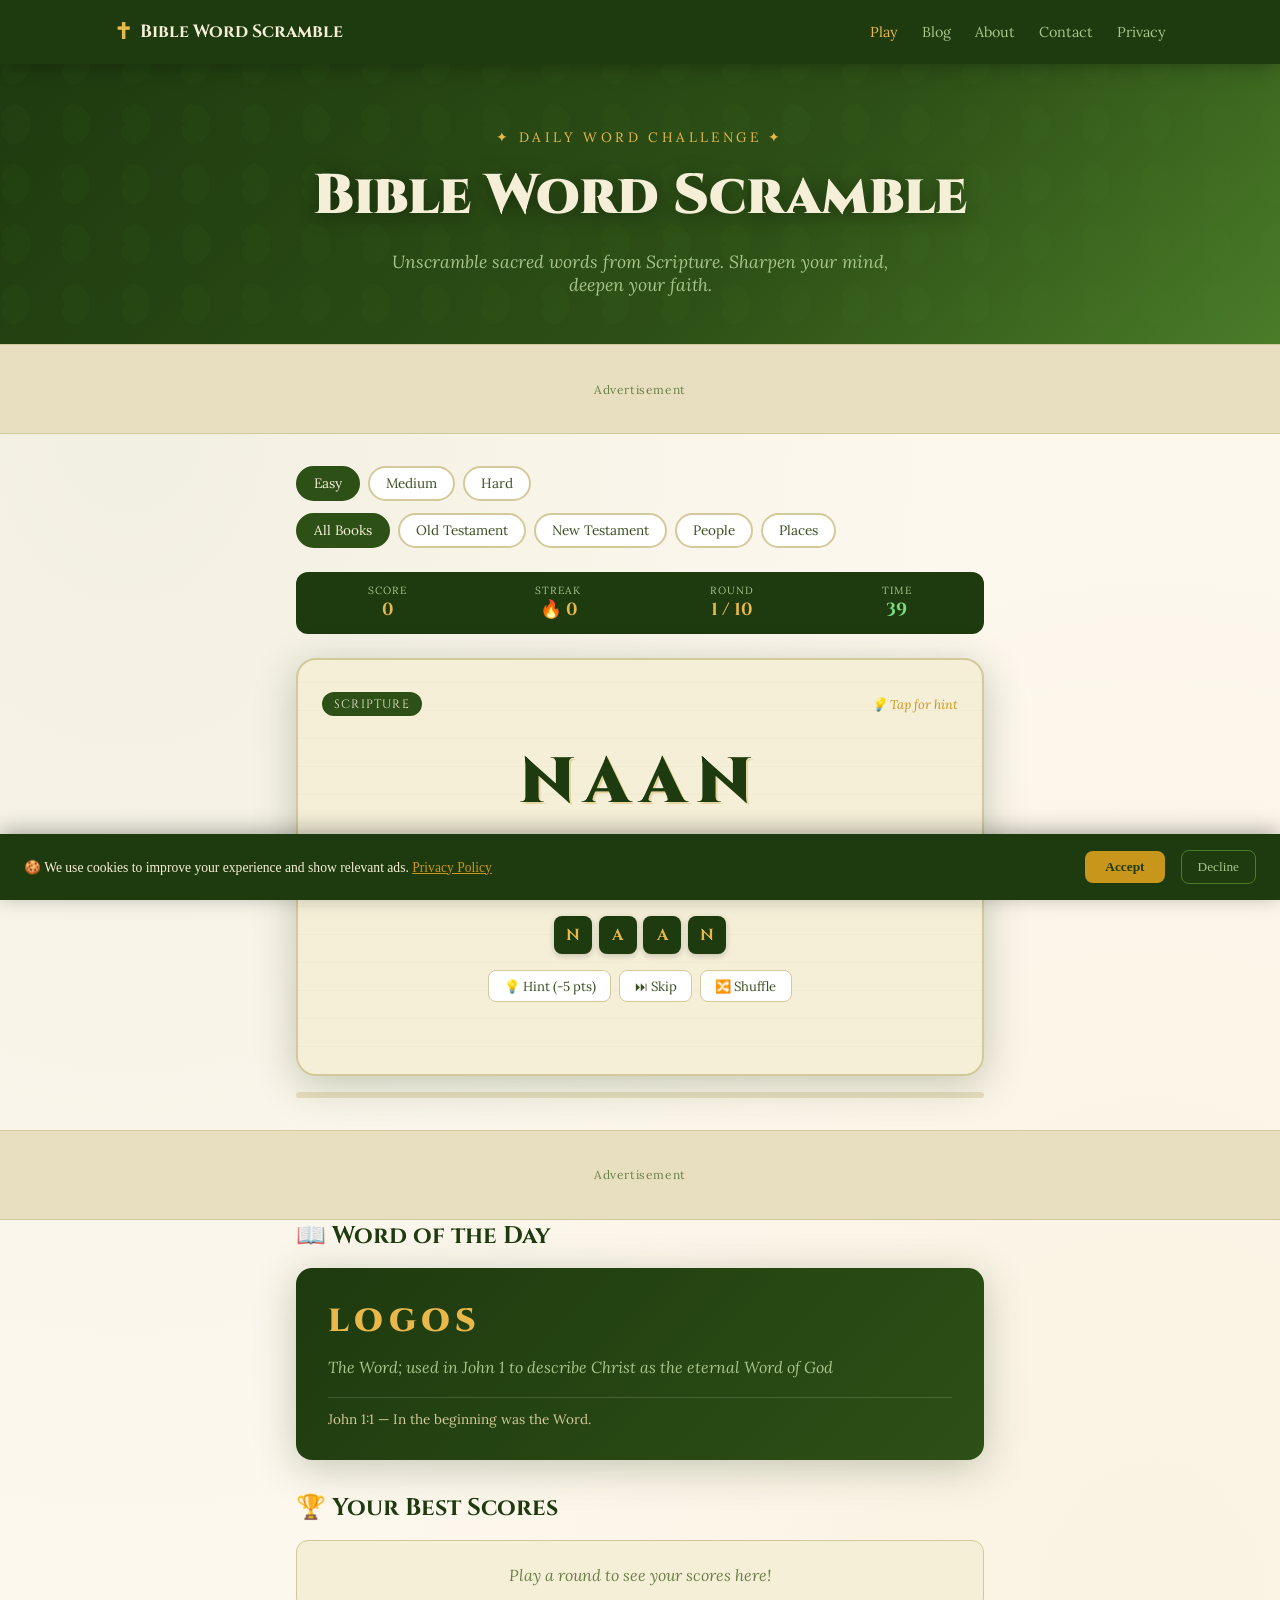
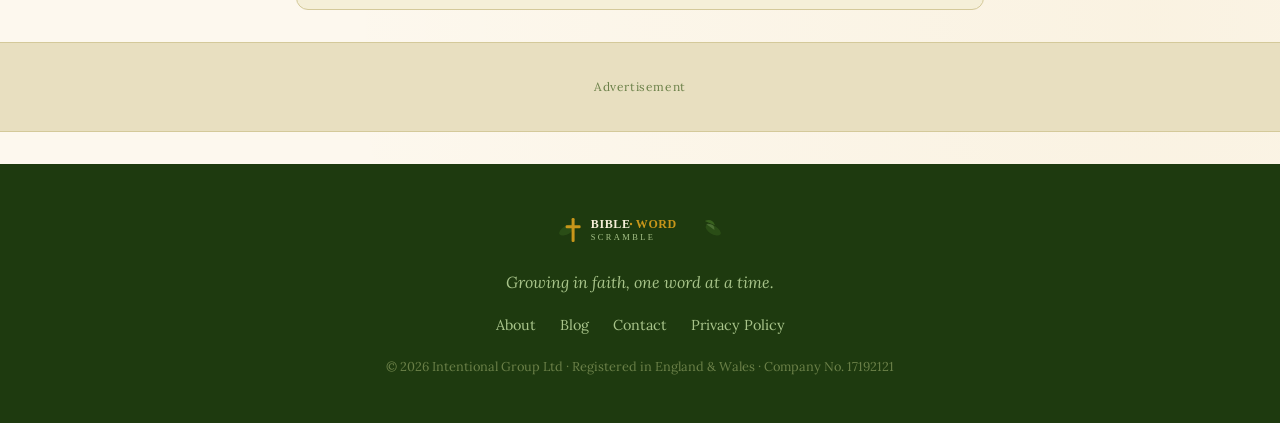
==== index.html @ 79d2eb41 "Add files via upload" ====
<!DOCTYPE html>
<html lang="en">
<head>
  <meta charset="UTF-8" />
  <meta name="viewport" content="width=device-width, initial-scale=1.0" />
  <title>Bible Word Scramble – Fun Scripture Word Games</title>
  <meta name="description" content="Play Bible Word Scramble – a fun, free word game for all ages using scripture-inspired words. Test your Bible knowledge today!">
  <meta name="theme-color" content="#2d5016">
  <link rel="manifest" href="manifest.json">
  <link rel="apple-touch-icon" href="icon-192.png">

  <!-- Open Graph -->
  <meta property="og:title" content="Bible Word Scramble">
  <meta property="og:description" content="Fun free word scramble game with 500+ Bible words!">
  <meta property="og:type" content="website">

  <link href="https://fonts.googleapis.com/css2?family=Cinzel:wght@400;700;900&family=Lora:ital,wght@0,400;0,600;1,400&display=swap" rel="stylesheet">
  <link rel="stylesheet" href="style.css">
</head>
<body>
  <!-- NAV -->
  <header class="site-header">
    <div class="header-inner">
      <a href="index.html" class="logo">
        <span class="logo-cross">✝</span>
        <span class="logo-text">Bible Word Scramble</span>
      </a>
      <nav class="main-nav">
        <a href="index.html" class="active">Play</a>
        <a href="blog.html">Blog</a>
        <a href="about.html">About</a>
        <a href="contact.html">Contact</a>
        <a href="privacy.html">Privacy</a>
      </nav>
      <button class="hamburger" id="hamburger" aria-label="Menu">☰</button>
    </div>
    <div class="mobile-nav" id="mobileNav">
      <a href="index.html">Play</a>
      <a href="blog.html">Blog</a>
      <a href="about.html">About</a>
      <a href="contact.html">Contact</a>
      <a href="privacy.html">Privacy</a>
    </div>
  </header>

  <!-- HERO -->
  <section class="hero">
    <div class="leaves"></div>
    <div class="hero-content">
      <p class="hero-sub">✦ Daily Word Challenge ✦</p>
      <h1>Bible Word Scramble</h1>
      <p class="hero-desc">Unscramble sacred words from Scripture. Sharpen your mind, deepen your faith.</p>
    </div>
  </section>

  <!-- AD BANNER TOP -->
  <div class="ad-slot ad-top">
    <p>Advertisement</p>
    <!-- Replace with your AdSense code -->
    <!-- <ins class="adsbygoogle" ...></ins> -->
  </div>

  <!-- GAME SECTION -->
  <main class="game-section">
    <div class="game-controls">
      <div class="difficulty-tabs">
        <button class="diff-btn active" data-diff="easy">Easy</button>
        <button class="diff-btn" data-diff="medium">Medium</button>
        <button class="diff-btn" data-diff="hard">Hard</button>
      </div>
      <div class="category-tabs">
        <button class="cat-btn active" data-cat="all">All Books</button>
        <button class="cat-btn" data-cat="old">Old Testament</button>
        <button class="cat-btn" data-cat="new">New Testament</button>
        <button class="cat-btn" data-cat="people">People</button>
        <button class="cat-btn" data-cat="places">Places</button>
      </div>
    </div>

    <div class="score-bar">
      <div class="score-item"><span class="score-label">Score</span><span id="score">0</span></div>
      <div class="score-item"><span class="score-label">Streak</span><span id="streak">🔥 0</span></div>
      <div class="score-item"><span class="score-label">Round</span><span id="round">1 / 10</span></div>
      <div class="score-item timer-item"><span class="score-label">Time</span><span id="timer">30</span></div>
    </div>

    <div class="game-card" id="gameCard">
      <div class="card-top">
        <span class="category-badge" id="catBadge">Old Testament</span>
        <span class="hint-text" id="hintText">Tap for hint</span>
      </div>

      <div class="scrambled-word" id="scrambledWord">LOADING</div>

      <div class="hint-box hidden" id="hintBox">
        <p id="hintContent"></p>
      </div>

      <div class="input-row">
        <input type="text" id="answerInput" placeholder="Type your answer..." autocomplete="off" autocorrect="off" autocapitalize="off" spellcheck="false" />
        <button class="submit-btn" id="submitBtn">Check ✓</button>
      </div>

      <div class="letter-tiles" id="letterTiles"></div>

      <div class="action-row">
        <button class="action-btn" id="hintBtn">💡 Hint (-5 pts)</button>
        <button class="action-btn" id="skipBtn">⏭ Skip</button>
        <button class="action-btn" id="shuffleBtn">🔀 Shuffle</button>
      </div>

      <div class="feedback" id="feedback"></div>
    </div>

    <div class="progress-bar-wrap"><div class="progress-bar" id="progressBar"></div></div>

    <!-- End screen -->
    <div class="end-screen hidden" id="endScreen">
      <div class="end-card">
        <div class="end-icon">✝</div>
        <h2>Round Complete!</h2>
        <p id="endVerse"></p>
        <div class="end-stats">
          <div><span id="finalScore">0</span><small>Score</small></div>
          <div><span id="finalCorrect">0</span><small>Correct</small></div>
          <div><span id="finalStreak">0</span><small>Best Streak</small></div>
        </div>
        <button class="play-again-btn" id="playAgainBtn">Play Again 🙏</button>
        <button class="share-btn" id="shareBtn">Share Score 📤</button>
      </div>
    </div>
  </main>

  <!-- AD BANNER MID -->
  <div class="ad-slot ad-mid">
    <p>Advertisement</p>
  </div>

  <!-- WORD OF THE DAY -->
  <section class="word-of-day">
    <h2>📖 Word of the Day</h2>
    <div class="wod-card" id="wodCard">
      <div class="wod-word" id="wodWord"></div>
      <div class="wod-meaning" id="wodMeaning"></div>
      <div class="wod-verse" id="wodVerse"></div>
    </div>
  </section>

  <!-- LEADERBOARD -->
  <section class="leaderboard-section">
    <h2>🏆 Your Best Scores</h2>
    <div class="leaderboard" id="leaderboard">
      <p class="no-scores">Play a round to see your scores here!</p>
    </div>
  </section>

  <!-- AD BANNER BOTTOM -->
  <div class="ad-slot ad-bottom">
    <p>Advertisement</p>
  </div>

  <!-- FOOTER -->
  <footer class="site-footer">
    <div class="footer-inner">
      <div class="footer-logo"><img src="logo.svg" alt="Bible Word Scramble" style="height:36px; margin-bottom:0.5rem;"></div>
      <p class="footer-tagline">Growing in faith, one word at a time.</p>
      <div class="footer-links">
        <a href="about.html">About</a>
        <a href="blog.html">Blog</a>
        <a href="contact.html">Contact</a>
        <a href="privacy.html">Privacy Policy</a>
      </div>
      <p class="footer-copy">© 2026 Intentional Group Ltd · Registered in England &amp; Wales · Company No. 17192121</p>
    </div>
  </footer>

  <script src="words.js"></script>
  <script src="game.js"></script>
  <script>
    // PWA install prompt
    let deferredPrompt;
    window.addEventListener('beforeinstallprompt', (e) => {
      e.preventDefault();
      deferredPrompt = e;
      const installBanner = document.createElement('div');
      installBanner.className = 'install-banner';
      installBanner.innerHTML = `<span>📱 Add to Home Screen for offline play!</span><button id="installBtn">Install Free</button><button id="dismissInstall">✕</button>`;
      document.body.appendChild(installBanner);
      document.getElementById('installBtn').onclick = () => { deferredPrompt.prompt(); installBanner.remove(); };
      document.getElementById('dismissInstall').onclick = () => installBanner.remove();
    });
    // Register service worker
    if ('serviceWorker' in navigator) {
      navigator.serviceWorker.register('sw.js').catch(()=>{});
    }
  </script>
<script src="cookies.js"></script>
</body>
</html>
---- style.css ----
/* ============================================
   BIBLE WORD SCRAMBLE — Nature / Scripture Theme
   ============================================ */

@import url('https://fonts.googleapis.com/css2?family=Cinzel:wght@400;700;900&family=Lora:ital,wght@0,400;0,600;1,400&display=swap');

:root {
  --forest: #1e3a0f;
  --forest-mid: #2d5016;
  --forest-light: #4a7c28;
  --sage: #6b8f52;
  --sage-light: #a8c48a;
  --parchment: #f5efd8;
  --parchment-dark: #e8dfc0;
  --parchment-mid: #d4c99a;
  --gold: #c8961a;
  --gold-light: #e8b84b;
  --warm-white: #fdf8ee;
  --text-dark: #1a2a0a;
  --text-mid: #3a5020;
  --text-light: #6b8048;
  --correct: #2d7a2d;
  --wrong: #8b2020;
  --shadow: 0 4px 20px rgba(30,58,15,0.15);
  --shadow-deep: 0 8px 40px rgba(30,58,15,0.25);
}

* { box-sizing: border-box; margin: 0; padding: 0; }

html { scroll-behavior: smooth; }

body {
  font-family: 'Lora', Georgia, serif;
  background: var(--warm-white);
  color: var(--text-dark);
  min-height: 100vh;
  background-image:
    radial-gradient(ellipse at 10% 20%, rgba(107,143,82,0.08) 0%, transparent 50%),
    radial-gradient(ellipse at 90% 80%, rgba(200,150,26,0.06) 0%, transparent 50%);
}

/* ---- HEADER ---- */
.site-header {
  background: var(--forest);
  position: sticky; top: 0; z-index: 100;
  box-shadow: 0 2px 20px rgba(0,0,0,0.3);
}
.header-inner {
  max-width: 1100px; margin: 0 auto;
  padding: 0 1.5rem;
  display: flex; align-items: center; gap: 2rem;
  height: 64px;
}
.logo {
  text-decoration: none; display: flex; align-items: center; gap: 0.5rem;
  color: var(--parchment); font-family: 'Cinzel', serif; font-weight: 700;
  font-size: 1.1rem; white-space: nowrap;
}
.logo-cross { font-size: 1.4rem; color: var(--gold-light); }
.main-nav {
  display: flex; gap: 1.5rem; margin-left: auto;
}
.main-nav a {
  color: var(--sage-light); text-decoration: none;
  font-family: 'Lora', serif; font-size: 0.9rem;
  transition: color 0.2s;
}
.main-nav a:hover, .main-nav a.active { color: var(--gold-light); }
.hamburger {
  display: none; background: none; border: none;
  color: var(--parchment); font-size: 1.5rem; cursor: pointer;
  margin-left: auto;
}
.mobile-nav {
  display: none; background: var(--forest-mid);
  padding: 1rem 1.5rem;
  flex-direction: column; gap: 0.75rem;
}
.mobile-nav.open { display: flex; }
.mobile-nav a { color: var(--parchment); text-decoration: none; font-size: 1rem; }

/* ---- HERO ---- */
.hero {
  background: linear-gradient(135deg, var(--forest) 0%, var(--forest-mid) 60%, var(--forest-light) 100%);
  padding: 4rem 1.5rem 3rem;
  text-align: center;
  position: relative; overflow: hidden;
}
.hero::before {
  content: '';
  position: absolute; inset: 0;
  background-image:
    url("data:image/svg+xml,%3Csvg width='60' height='60' viewBox='0 0 60 60' xmlns='http://www.w3.org/2000/svg'%3E%3Cg fill='none' fill-rule='evenodd'%3E%3Cg fill='%234a7c28' fill-opacity='0.15'%3E%3Cpath d='M30 0c1 8-4 14-10 18C14 22 8 20 4 14 0 8 2 2 6 0h24zm0 60c1-8-4-14-10-18-6-4-12-2-16 4-4 6-2 12 2 14h24z'/%3E%3C/g%3E%3C/g%3E%3C/svg%3E");
  opacity: 0.4;
}
.hero-content { position: relative; z-index: 1; }
.hero-sub {
  color: var(--gold-light); font-size: 0.85rem;
  letter-spacing: 0.25em; text-transform: uppercase;
  margin-bottom: 0.75rem;
}
.hero h1 {
  font-family: 'Cinzel', serif; font-weight: 900;
  font-size: clamp(2rem, 6vw, 3.5rem);
  color: var(--parchment);
  text-shadow: 0 2px 20px rgba(0,0,0,0.4);
  margin-bottom: 1rem;
}
.hero-desc {
  color: var(--sage-light); font-size: 1.1rem;
  font-style: italic; max-width: 500px; margin: 0 auto;
}

/* ---- AD SLOTS ---- */
.ad-slot {
  background: var(--parchment-dark);
  border-top: 1px solid var(--parchment-mid);
  border-bottom: 1px solid var(--parchment-mid);
  text-align: center; padding: 1rem;
  color: var(--text-light); font-size: 0.75rem;
  min-height: 90px; display: flex;
  align-items: center; justify-content: center;
  letter-spacing: 0.05em;
}

/* ---- GAME SECTION ---- */
.game-section {
  max-width: 720px; margin: 0 auto;
  padding: 2rem 1rem;
}

.game-controls {
  display: flex; flex-direction: column; gap: 0.75rem;
  margin-bottom: 1.5rem;
}

.difficulty-tabs, .category-tabs {
  display: flex; gap: 0.5rem; flex-wrap: wrap;
}

.diff-btn, .cat-btn {
  padding: 0.4rem 1rem;
  border-radius: 20px;
  border: 2px solid var(--parchment-mid);
  background: white;
  color: var(--text-mid);
  font-family: 'Lora', serif;
  font-size: 0.85rem; cursor: pointer;
  transition: all 0.2s;
}
.diff-btn.active, .cat-btn.active {
  background: var(--forest-mid);
  border-color: var(--forest-mid);
  color: var(--parchment);
}
.diff-btn:hover, .cat-btn:hover {
  border-color: var(--forest-mid);
}

/* Score bar */
.score-bar {
  display: flex; gap: 1rem; justify-content: space-around;
  background: var(--forest);
  border-radius: 12px; padding: 0.75rem 1rem;
  margin-bottom: 1.5rem;
}
.score-item {
  display: flex; flex-direction: column; align-items: center;
  gap: 0.1rem;
}
.score-label {
  font-size: 0.65rem; letter-spacing: 0.1em;
  text-transform: uppercase; color: var(--sage-light);
}
.score-item > span:last-child {
  font-family: 'Cinzel', serif; font-size: 1.1rem;
  font-weight: 700; color: var(--gold-light);
}
.timer-item span:last-child { color: #7ddb7d; }

/* Game card */
.game-card {
  background: var(--parchment);
  border: 2px solid var(--parchment-mid);
  border-radius: 20px;
  padding: 2rem 1.5rem;
  box-shadow: var(--shadow-deep);
  position: relative;
  background-image:
    repeating-linear-gradient(
      0deg,
      transparent,
      transparent 27px,
      rgba(100,130,60,0.08) 28px
    );
}

.card-top {
  display: flex; justify-content: space-between; align-items: center;
  margin-bottom: 1.5rem;
}
.category-badge {
  background: var(--forest-mid); color: var(--parchment);
  font-size: 0.75rem; letter-spacing: 0.1em; text-transform: uppercase;
  padding: 0.25rem 0.75rem; border-radius: 20px;
  font-family: 'Cinzel', serif;
}
.hint-text {
  font-size: 0.8rem; color: var(--gold); cursor: pointer;
  font-style: italic; transition: color 0.2s;
}
.hint-text:hover { color: var(--gold-light); }

.scrambled-word {
  font-family: 'Cinzel', serif;
  font-size: clamp(2.5rem, 8vw, 4rem);
  font-weight: 900;
  letter-spacing: 0.15em;
  text-align: center;
  color: var(--forest);
  text-shadow: 2px 2px 0 rgba(200,150,26,0.3);
  margin-bottom: 1.5rem;
  transition: all 0.3s;
}
.scrambled-word.correct-anim {
  color: var(--correct);
  transform: scale(1.05);
}
.scrambled-word.wrong-anim {
  color: var(--wrong);
  animation: shake 0.4s ease;
}

@keyframes shake {
  0%,100%{transform:translateX(0)}
  25%{transform:translateX(-8px)}
  75%{transform:translateX(8px)}
}

.hint-box {
  background: rgba(200,150,26,0.1);
  border-left: 3px solid var(--gold);
  border-radius: 0 8px 8px 0;
  padding: 0.75rem 1rem;
  margin-bottom: 1rem;
  font-style: italic; font-size: 0.9rem;
  color: var(--text-mid);
}
.hint-box.hidden { display: none; }

.input-row {
  display: flex; gap: 0.5rem; margin-bottom: 1rem;
}
.input-row input {
  flex: 1; padding: 0.75rem 1rem;
  border: 2px solid var(--parchment-mid);
  border-radius: 10px;
  font-family: 'Cinzel', serif;
  font-size: 1rem;
  background: white;
  color: var(--text-dark);
  outline: none;
  text-transform: uppercase;
  transition: border-color 0.2s;
}
.input-row input:focus { border-color: var(--forest-mid); }

.submit-btn {
  padding: 0.75rem 1.5rem;
  background: var(--forest-mid);
  color: var(--parchment);
  border: none; border-radius: 10px;
  font-family: 'Cinzel', serif; font-weight: 700;
  font-size: 1rem; cursor: pointer;
  transition: background 0.2s, transform 0.1s;
}
.submit-btn:hover { background: var(--forest); }
.submit-btn:active { transform: scale(0.97); }

/* Letter tiles */
.letter-tiles {
  display: flex; flex-wrap: wrap; gap: 0.4rem;
  justify-content: center; margin-bottom: 1rem;
}
.tile {
  width: 38px; height: 38px;
  background: var(--forest);
  color: var(--gold-light);
  border-radius: 8px;
  display: flex; align-items: center; justify-content: center;
  font-family: 'Cinzel', serif; font-weight: 700; font-size: 1rem;
  animation: tileIn 0.3s ease both;
  box-shadow: 0 2px 6px rgba(0,0,0,0.2);
}
@keyframes tileIn {
  from { opacity: 0; transform: translateY(-10px); }
  to { opacity: 1; transform: translateY(0); }
}

.action-row {
  display: flex; gap: 0.5rem; justify-content: center;
  margin-bottom: 1rem; flex-wrap: wrap;
}
.action-btn {
  padding: 0.4rem 0.9rem;
  border: 1px solid var(--parchment-mid);
  border-radius: 8px;
  background: white; color: var(--text-mid);
  font-family: 'Lora', serif; font-size: 0.82rem;
  cursor: pointer; transition: all 0.2s;
}
.action-btn:hover {
  background: var(--parchment-dark);
  border-color: var(--sage);
}

.feedback {
  text-align: center; min-height: 1.5rem;
  font-size: 0.9rem; font-style: italic;
  transition: all 0.3s;
}
.feedback.correct { color: var(--correct); }
.feedback.wrong { color: var(--wrong); }

/* Progress bar */
.progress-bar-wrap {
  height: 6px; background: var(--parchment-dark);
  border-radius: 3px; margin-top: 1rem; overflow: hidden;
}
.progress-bar {
  height: 100%; background: var(--gold);
  border-radius: 3px; width: 0%;
  transition: width 0.5s ease;
}

/* End screen */
.end-screen.hidden { display: none; }
.end-card {
  background: var(--parchment);
  border: 2px solid var(--gold);
  border-radius: 20px;
  padding: 2.5rem 2rem;
  text-align: center;
  box-shadow: var(--shadow-deep);
}
.end-icon {
  font-size: 3rem; color: var(--gold);
  margin-bottom: 1rem;
}
.end-card h2 {
  font-family: 'Cinzel', serif; font-size: 1.8rem;
  color: var(--forest); margin-bottom: 1rem;
}
.end-card p {
  font-style: italic; color: var(--text-mid);
  margin-bottom: 1.5rem; line-height: 1.6;
}
.end-stats {
  display: flex; gap: 2rem; justify-content: center;
  margin-bottom: 2rem;
}
.end-stats div {
  display: flex; flex-direction: column; align-items: center;
}
.end-stats span {
  font-family: 'Cinzel', serif; font-size: 2rem;
  font-weight: 900; color: var(--forest);
}
.end-stats small {
  font-size: 0.75rem; color: var(--text-light);
  text-transform: uppercase; letter-spacing: 0.1em;
}
.play-again-btn {
  background: var(--forest-mid); color: var(--parchment);
  border: none; border-radius: 12px;
  padding: 0.85rem 2rem;
  font-family: 'Cinzel', serif; font-size: 1rem; font-weight: 700;
  cursor: pointer; margin-right: 0.5rem; margin-bottom: 0.5rem;
  transition: background 0.2s;
}
.play-again-btn:hover { background: var(--forest); }
.share-btn {
  background: var(--gold); color: var(--forest);
  border: none; border-radius: 12px;
  padding: 0.85rem 2rem;
  font-family: 'Cinzel', serif; font-size: 1rem; font-weight: 700;
  cursor: pointer; transition: background 0.2s;
}
.share-btn:hover { background: var(--gold-light); }

/* ---- WORD OF THE DAY ---- */
.word-of-day {
  max-width: 720px; margin: 0 auto;
  padding: 0 1rem 2rem;
}
.word-of-day h2 {
  font-family: 'Cinzel', serif;
  color: var(--forest); margin-bottom: 1rem;
}
.wod-card {
  background: linear-gradient(135deg, var(--forest) 0%, var(--forest-mid) 100%);
  border-radius: 16px; padding: 2rem;
  color: var(--parchment);
  box-shadow: var(--shadow-deep);
}
.wod-word {
  font-family: 'Cinzel', serif; font-size: 2rem;
  font-weight: 900; color: var(--gold-light);
  letter-spacing: 0.15em; margin-bottom: 0.75rem;
}
.wod-meaning {
  font-style: italic; line-height: 1.6;
  color: var(--sage-light); margin-bottom: 1rem;
}
.wod-verse {
  font-size: 0.85rem; color: var(--parchment-mid);
  border-top: 1px solid rgba(255,255,255,0.15);
  padding-top: 0.75rem;
}

/* ---- LEADERBOARD ---- */
.leaderboard-section {
  max-width: 720px; margin: 0 auto;
  padding: 0 1rem 2rem;
}
.leaderboard-section h2 {
  font-family: 'Cinzel', serif;
  color: var(--forest); margin-bottom: 1rem;
}
.leaderboard {
  background: var(--parchment);
  border: 1px solid var(--parchment-mid);
  border-radius: 12px; overflow: hidden;
}
.lb-row {
  display: flex; align-items: center; gap: 1rem;
  padding: 0.75rem 1rem;
  border-bottom: 1px solid var(--parchment-dark);
}
.lb-row:last-child { border-bottom: none; }
.lb-rank {
  font-family: 'Cinzel', serif; font-weight: 700;
  color: var(--gold); width: 24px; text-align: center;
}
.lb-info { flex: 1; font-size: 0.85rem; color: var(--text-light); }
.lb-correct { color: var(--correct); font-size: 0.85rem; }
.lb-score {
  font-family: 'Cinzel', serif; font-weight: 700;
  color: var(--forest); font-size: 0.95rem;
}
.no-scores {
  padding: 1.5rem; text-align: center;
  font-style: italic; color: var(--text-light);
}

/* ---- FOOTER ---- */
.site-footer {
  background: var(--forest);
  color: var(--sage-light); padding: 3rem 1.5rem;
  margin-top: 2rem;
}
.footer-inner { max-width: 800px; margin: 0 auto; text-align: center; }
.footer-logo {
  font-family: 'Cinzel', serif; font-size: 1.4rem;
  color: var(--parchment); margin-bottom: 0.5rem;
}
.footer-tagline {
  font-style: italic; margin-bottom: 1.5rem;
}
.footer-links {
  display: flex; gap: 1.5rem; justify-content: center;
  flex-wrap: wrap; margin-bottom: 1.5rem;
}
.footer-links a {
  color: var(--sage-light); text-decoration: none; font-size: 0.9rem;
  transition: color 0.2s;
}
.footer-links a:hover { color: var(--gold-light); }
.footer-copy { font-size: 0.8rem; color: var(--text-light); }

/* ---- INSTALL BANNER ---- */
.install-banner {
  position: fixed; bottom: 0; left: 0; right: 0;
  background: var(--forest);
  color: var(--parchment);
  padding: 0.75rem 1.5rem;
  display: flex; align-items: center; gap: 1rem;
  z-index: 200;
  flex-wrap: wrap;
}
.install-banner span { flex: 1; font-size: 0.9rem; }
.install-banner button {
  padding: 0.4rem 1rem; border-radius: 8px;
  font-family: 'Cinzel', serif; cursor: pointer;
  border: none;
}
#installBtn { background: var(--gold); color: var(--forest); font-weight: 700; }
#dismissInstall { background: transparent; color: var(--sage-light); font-size: 1.1rem; }

/* ---- CONTENT PAGES (blog, about, etc) ---- */
.page-hero {
  background: linear-gradient(135deg, var(--forest) 0%, var(--forest-mid) 100%);
  padding: 3rem 1.5rem 2.5rem;
  text-align: center;
}
.page-hero h1 {
  font-family: 'Cinzel', serif; font-size: clamp(1.8rem, 5vw, 3rem);
  color: var(--parchment); margin-bottom: 0.5rem;
}
.page-hero p {
  color: var(--sage-light); font-style: italic;
}

.page-content {
  max-width: 800px; margin: 0 auto;
  padding: 3rem 1.5rem;
  line-height: 1.8;
}
.page-content h2 {
  font-family: 'Cinzel', serif; color: var(--forest);
  margin: 2rem 0 1rem;
}
.page-content h3 {
  font-family: 'Cinzel', serif; color: var(--forest-mid);
  margin: 1.5rem 0 0.75rem;
}
.page-content p { margin-bottom: 1rem; color: var(--text-dark); }
.page-content ul { padding-left: 1.5rem; margin-bottom: 1rem; }
.page-content li { margin-bottom: 0.5rem; }
.page-content a { color: var(--forest-mid); }

/* Blog grid */
.blog-grid {
  max-width: 1000px; margin: 0 auto;
  padding: 3rem 1.5rem;
  display: grid;
  grid-template-columns: repeat(auto-fill, minmax(280px, 1fr));
  gap: 2rem;
}
.blog-card {
  background: var(--parchment);
  border: 1px solid var(--parchment-mid);
  border-radius: 16px; overflow: hidden;
  box-shadow: var(--shadow);
  transition: transform 0.2s, box-shadow 0.2s;
  text-decoration: none; color: inherit;
  display: block;
}
.blog-card:hover { transform: translateY(-4px); box-shadow: var(--shadow-deep); }
.blog-card-img {
  height: 140px;
  background: linear-gradient(135deg, var(--forest) 0%, var(--forest-light) 100%);
  display: flex; align-items: center; justify-content: center;
  font-size: 3rem;
}
.blog-card-body { padding: 1.25rem; }
.blog-tag {
  font-size: 0.7rem; text-transform: uppercase;
  letter-spacing: 0.1em; color: var(--sage);
  margin-bottom: 0.5rem;
}
.blog-card h3 {
  font-family: 'Cinzel', serif; font-size: 1rem;
  color: var(--forest); margin-bottom: 0.5rem;
  line-height: 1.4;
}
.blog-card p { font-size: 0.85rem; color: var(--text-light); line-height: 1.5; }
.blog-card-meta {
  font-size: 0.75rem; color: var(--text-light);
  margin-top: 0.75rem; padding-top: 0.75rem;
  border-top: 1px solid var(--parchment-dark);
}

/* Contact form */
.contact-form {
  background: var(--parchment);
  border: 1px solid var(--parchment-mid);
  border-radius: 16px; padding: 2rem;
  max-width: 560px;
}
.form-group { margin-bottom: 1.25rem; }
.form-group label {
  display: block; font-size: 0.85rem;
  color: var(--text-mid); margin-bottom: 0.4rem;
  font-family: 'Cinzel', serif;
}
.form-group input,
.form-group textarea,
.form-group select {
  width: 100%; padding: 0.75rem 1rem;
  border: 2px solid var(--parchment-mid);
  border-radius: 8px;
  font-family: 'Lora', serif; font-size: 0.95rem;
  background: white; color: var(--text-dark);
  outline: none; transition: border-color 0.2s;
}
.form-group input:focus,
.form-group textarea:focus { border-color: var(--forest-mid); }
.form-group textarea { min-height: 120px; resize: vertical; }
.form-submit {
  background: var(--forest-mid); color: var(--parchment);
  border: none; border-radius: 10px;
  padding: 0.85rem 2rem;
  font-family: 'Cinzel', serif; font-size: 1rem; font-weight: 700;
  cursor: pointer; transition: background 0.2s;
}
.form-submit:hover { background: var(--forest); }

/* Hidden util */
.hidden { display: none !important; }

/* ---- RESPONSIVE ---- */
@media (max-width: 600px) {
  .main-nav { display: none; }
  .hamburger { display: block; }
  .score-bar { gap: 0.5rem; }
  .score-item > span:last-child { font-size: 0.95rem; }
  .end-stats { gap: 1rem; }
  .end-stats span { font-size: 1.5rem; }
  .blog-grid { grid-template-columns: 1fr; }
}
.footer-legal { font-size: 0.75rem; color: var(--text-light); margin-top: 0.5rem; }
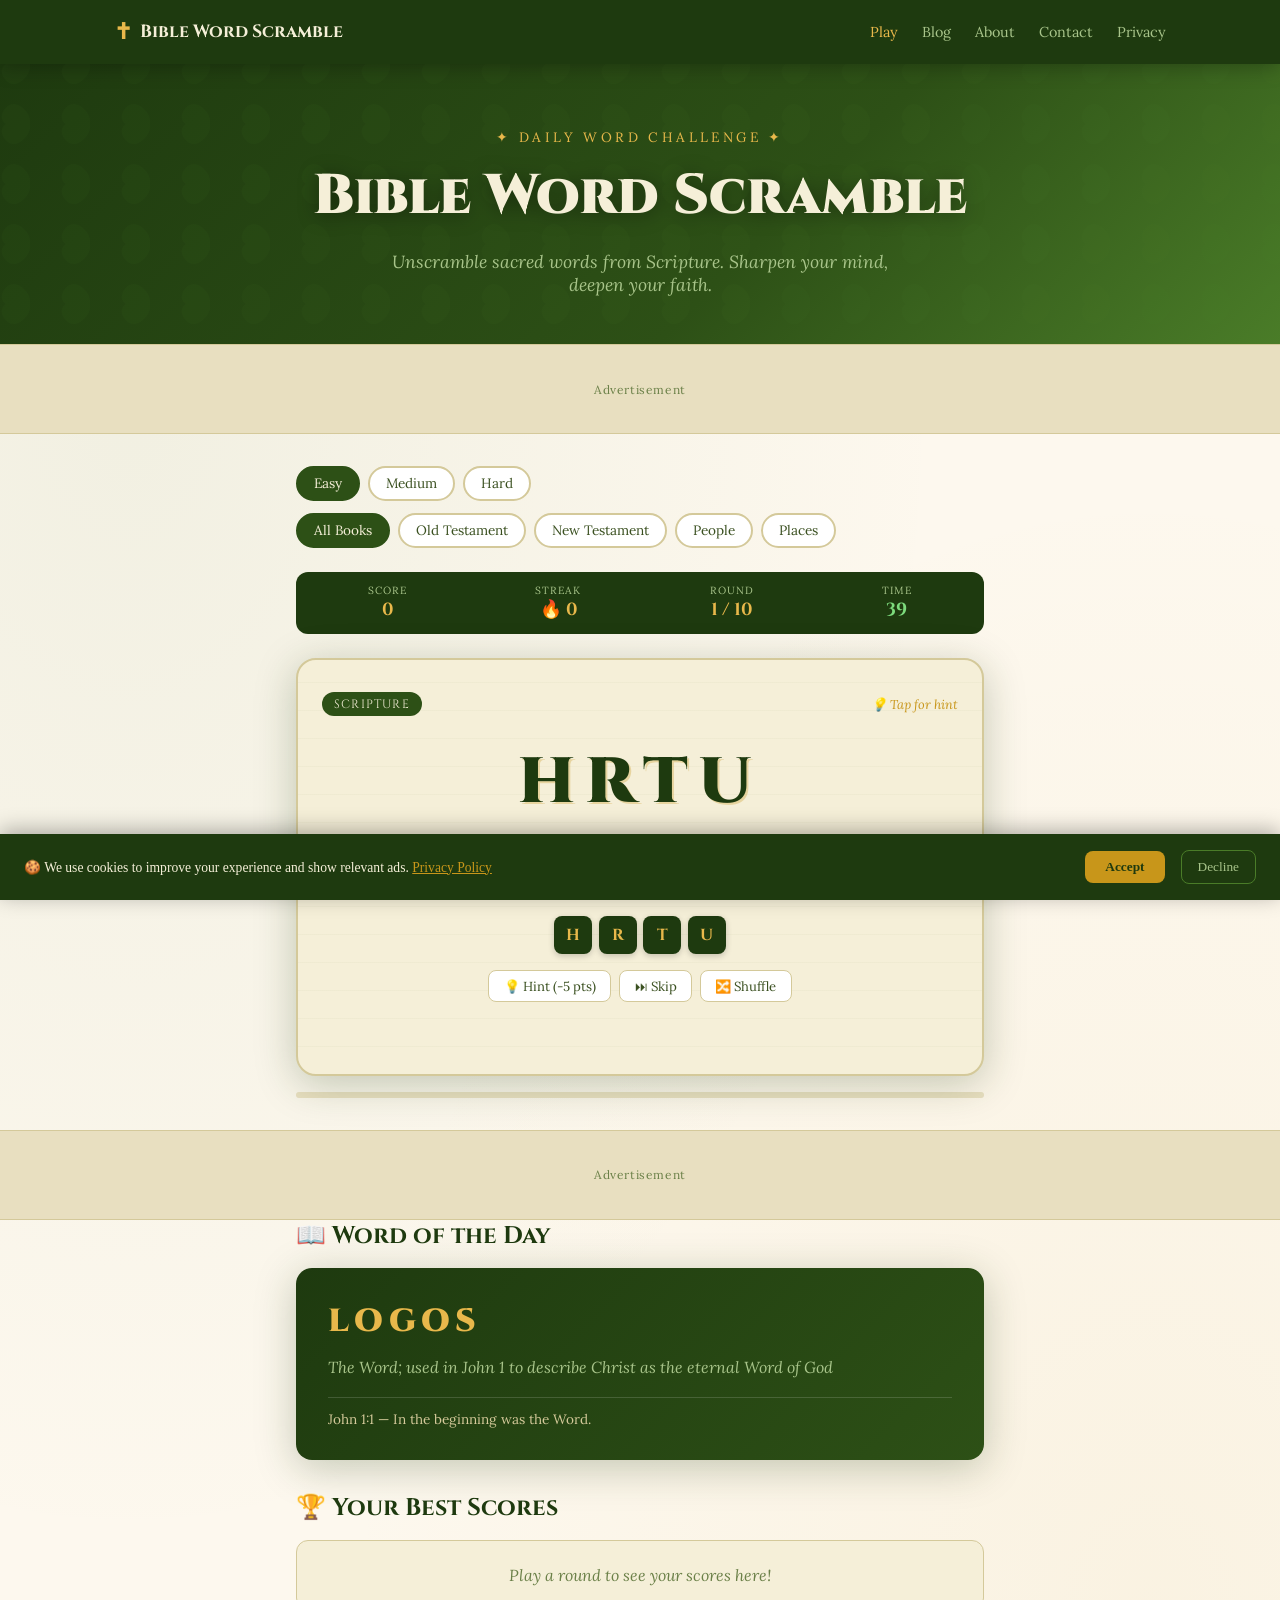
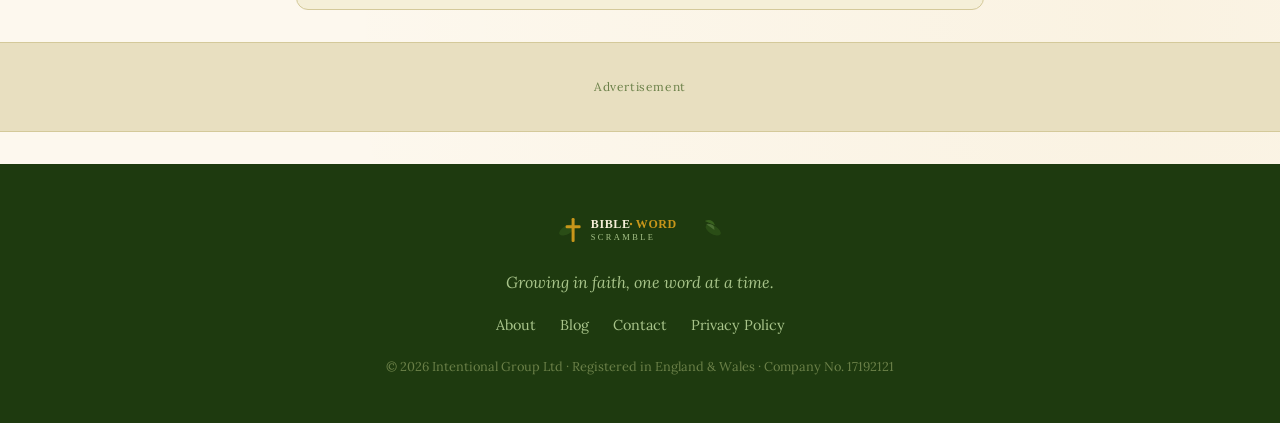
==== commit 877b7a3f: "Add favicon to all pages" ====
--- a/index.html
+++ b/index.html
@@ -6,6 +6,8 @@
   <title>Bible Word Scramble – Fun Scripture Word Games</title>
   <meta name="description" content="Play Bible Word Scramble – a fun, free word game for all ages using scripture-inspired words. Test your Bible knowledge today!">
   <meta name="theme-color" content="#2d5016">
+<link rel="icon" type="image/svg+xml" href="icon.svg">
+<link rel="apple-touch-icon" href="icon.svg">
   <link rel="manifest" href="manifest.json">
   <link rel="apple-touch-icon" href="icon-192.png">
 
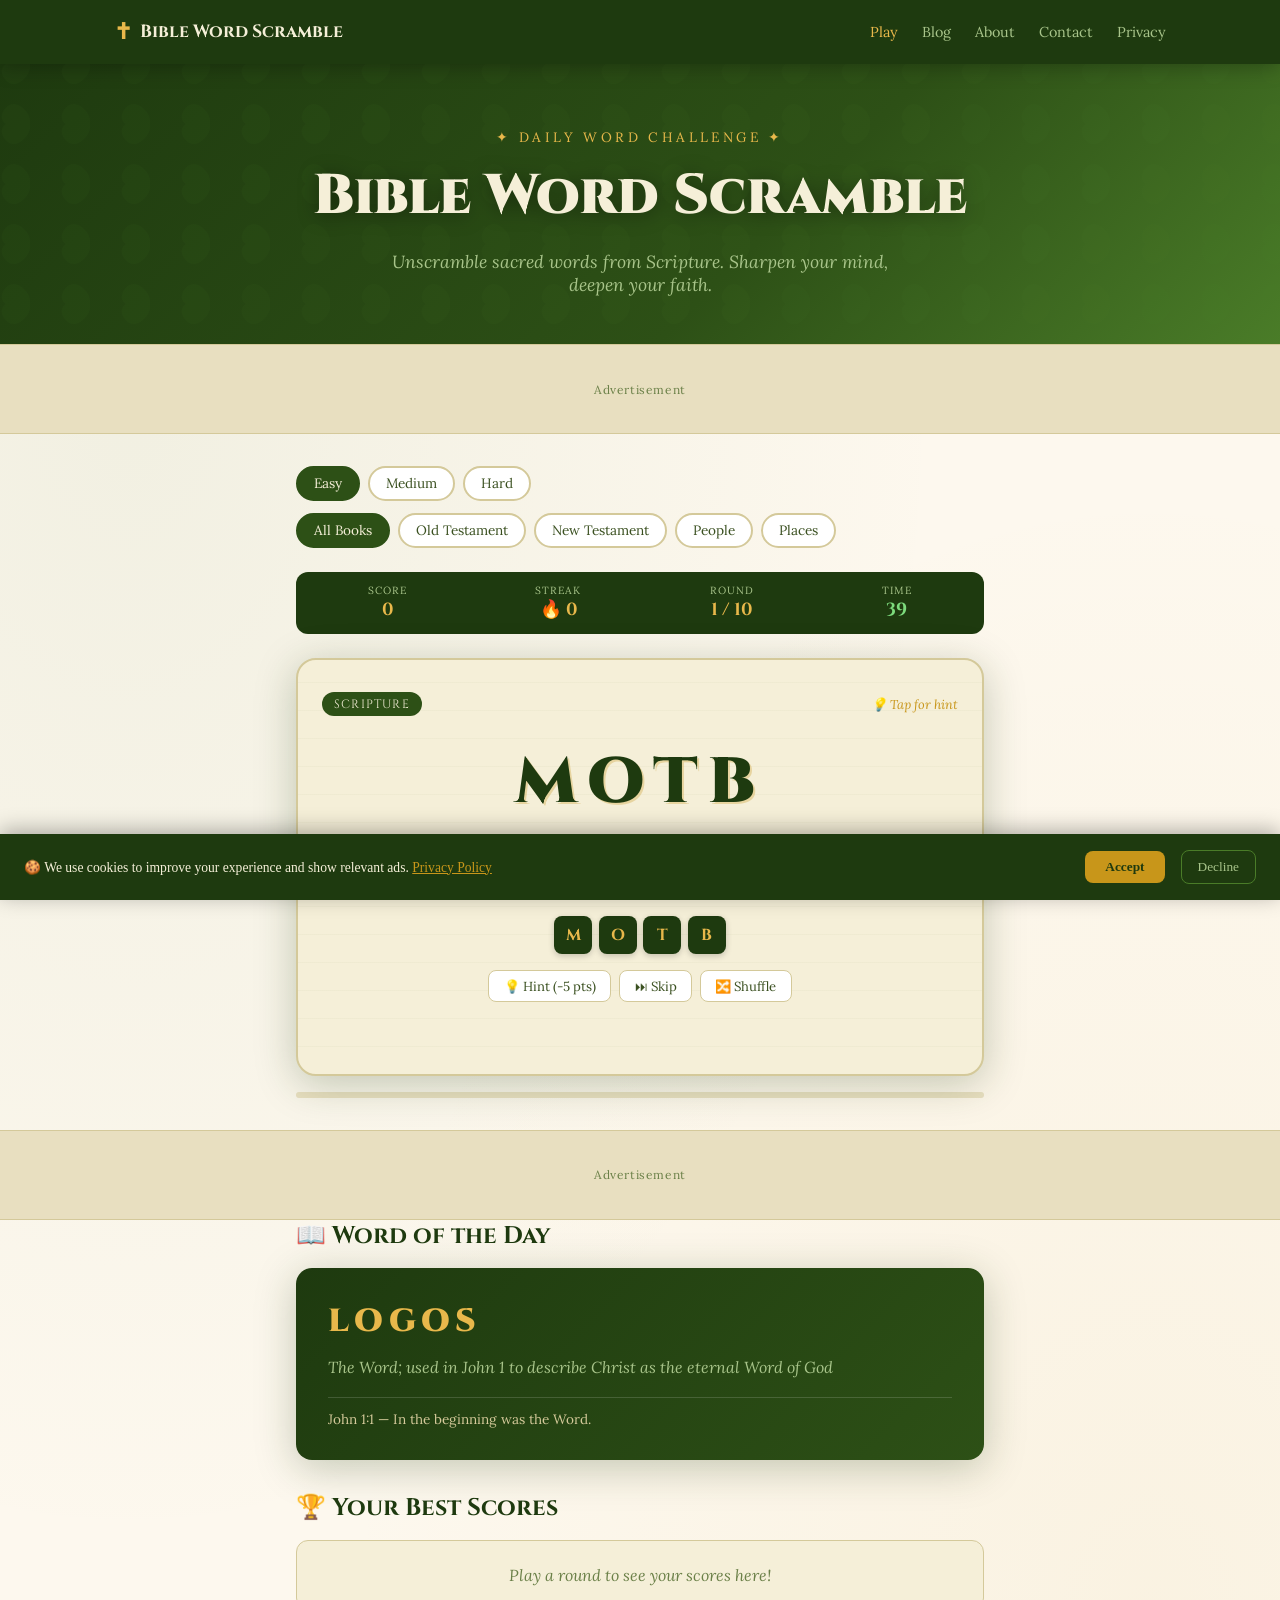
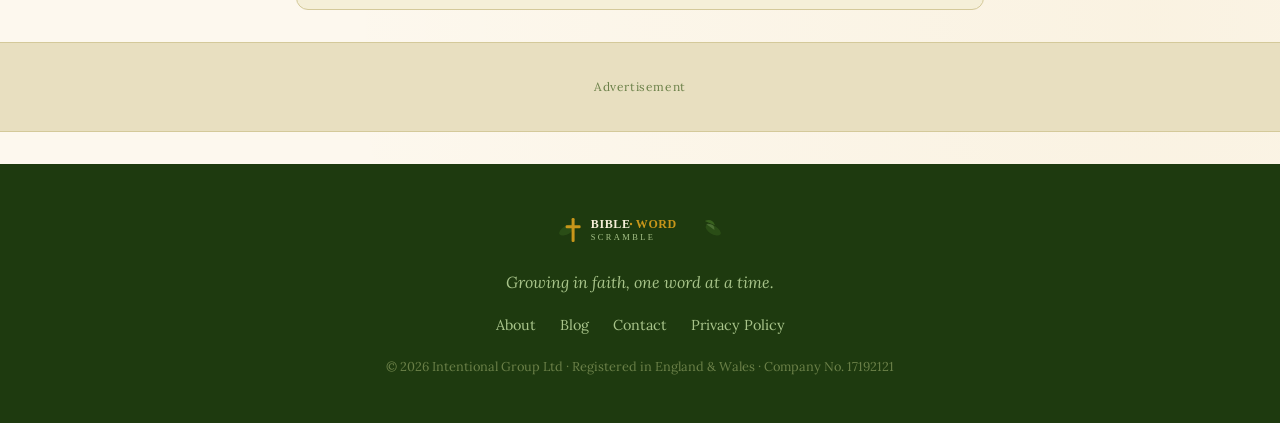
==== commit 0c41fc7f: "Add Google Analytics" ====
--- a/index.html
+++ b/index.html
@@ -18,6 +18,14 @@
 
   <link href="https://fonts.googleapis.com/css2?family=Cinzel:wght@400;700;900&family=Lora:ital,wght@0,400;0,600;1,400&display=swap" rel="stylesheet">
   <link rel="stylesheet" href="style.css">
+<!-- Google tag (gtag.js) -->
+<script async src="https://www.googletagmanager.com/gtag/js?id=G-8S5XMY5JXK"></script>
+<script>
+  window.dataLayer = window.dataLayer || [];
+  function gtag(){dataLayer.push(arguments);}
+  gtag('js', new Date());
+  gtag('config', 'G-8S5XMY5JXK');
+</script>
 </head>
 <body>
   <!-- NAV -->
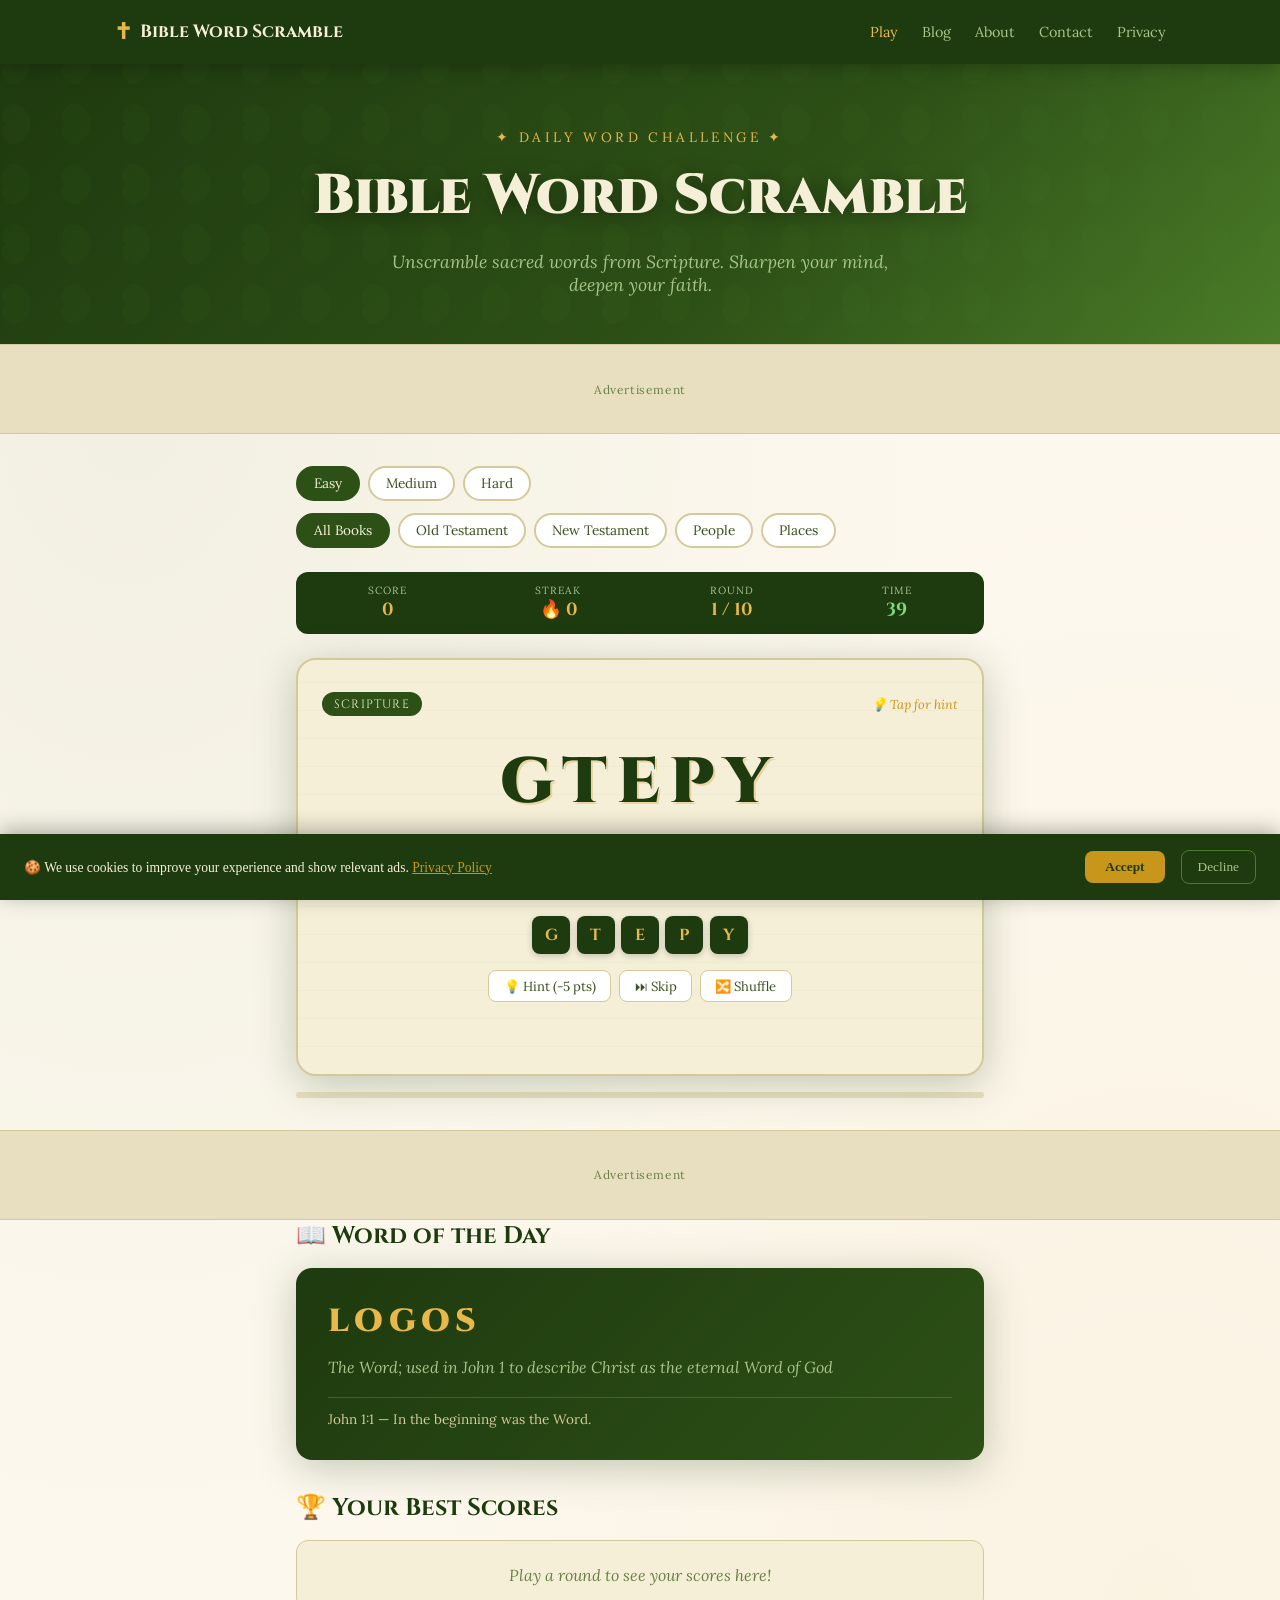
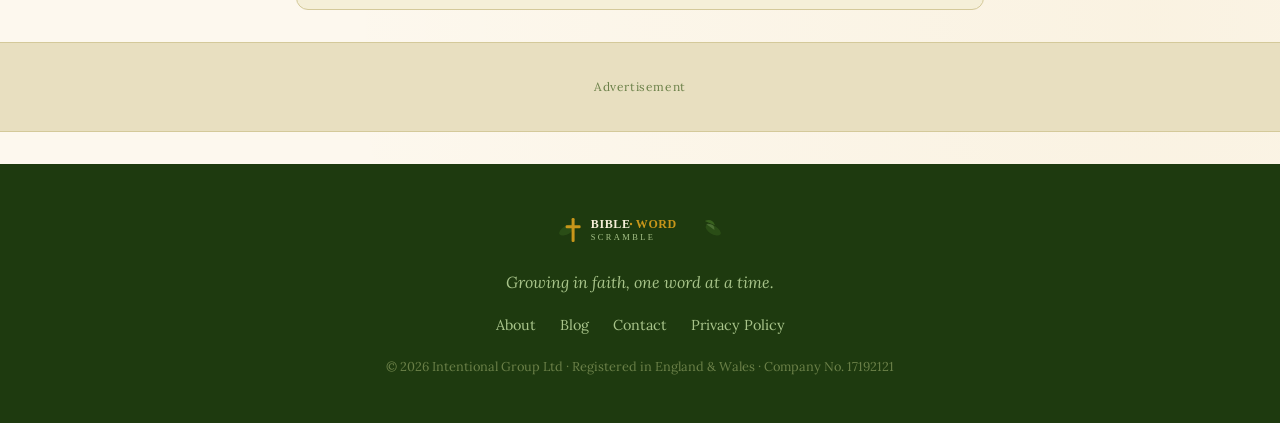
==== commit e7803558: "500+ to 1000+" ====
--- a/index.html
+++ b/index.html
@@ -13,7 +13,7 @@
 
   <!-- Open Graph -->
   <meta property="og:title" content="Bible Word Scramble">
-  <meta property="og:description" content="Fun free word scramble game with 500+ Bible words!">
+  <meta property="og:description" content="Fun free word scramble game with 1000+ Bible words!">
   <meta property="og:type" content="website">
 
   <link href="https://fonts.googleapis.com/css2?family=Cinzel:wght@400;700;900&family=Lora:ital,wght@0,400;0,600;1,400&display=swap" rel="stylesheet">
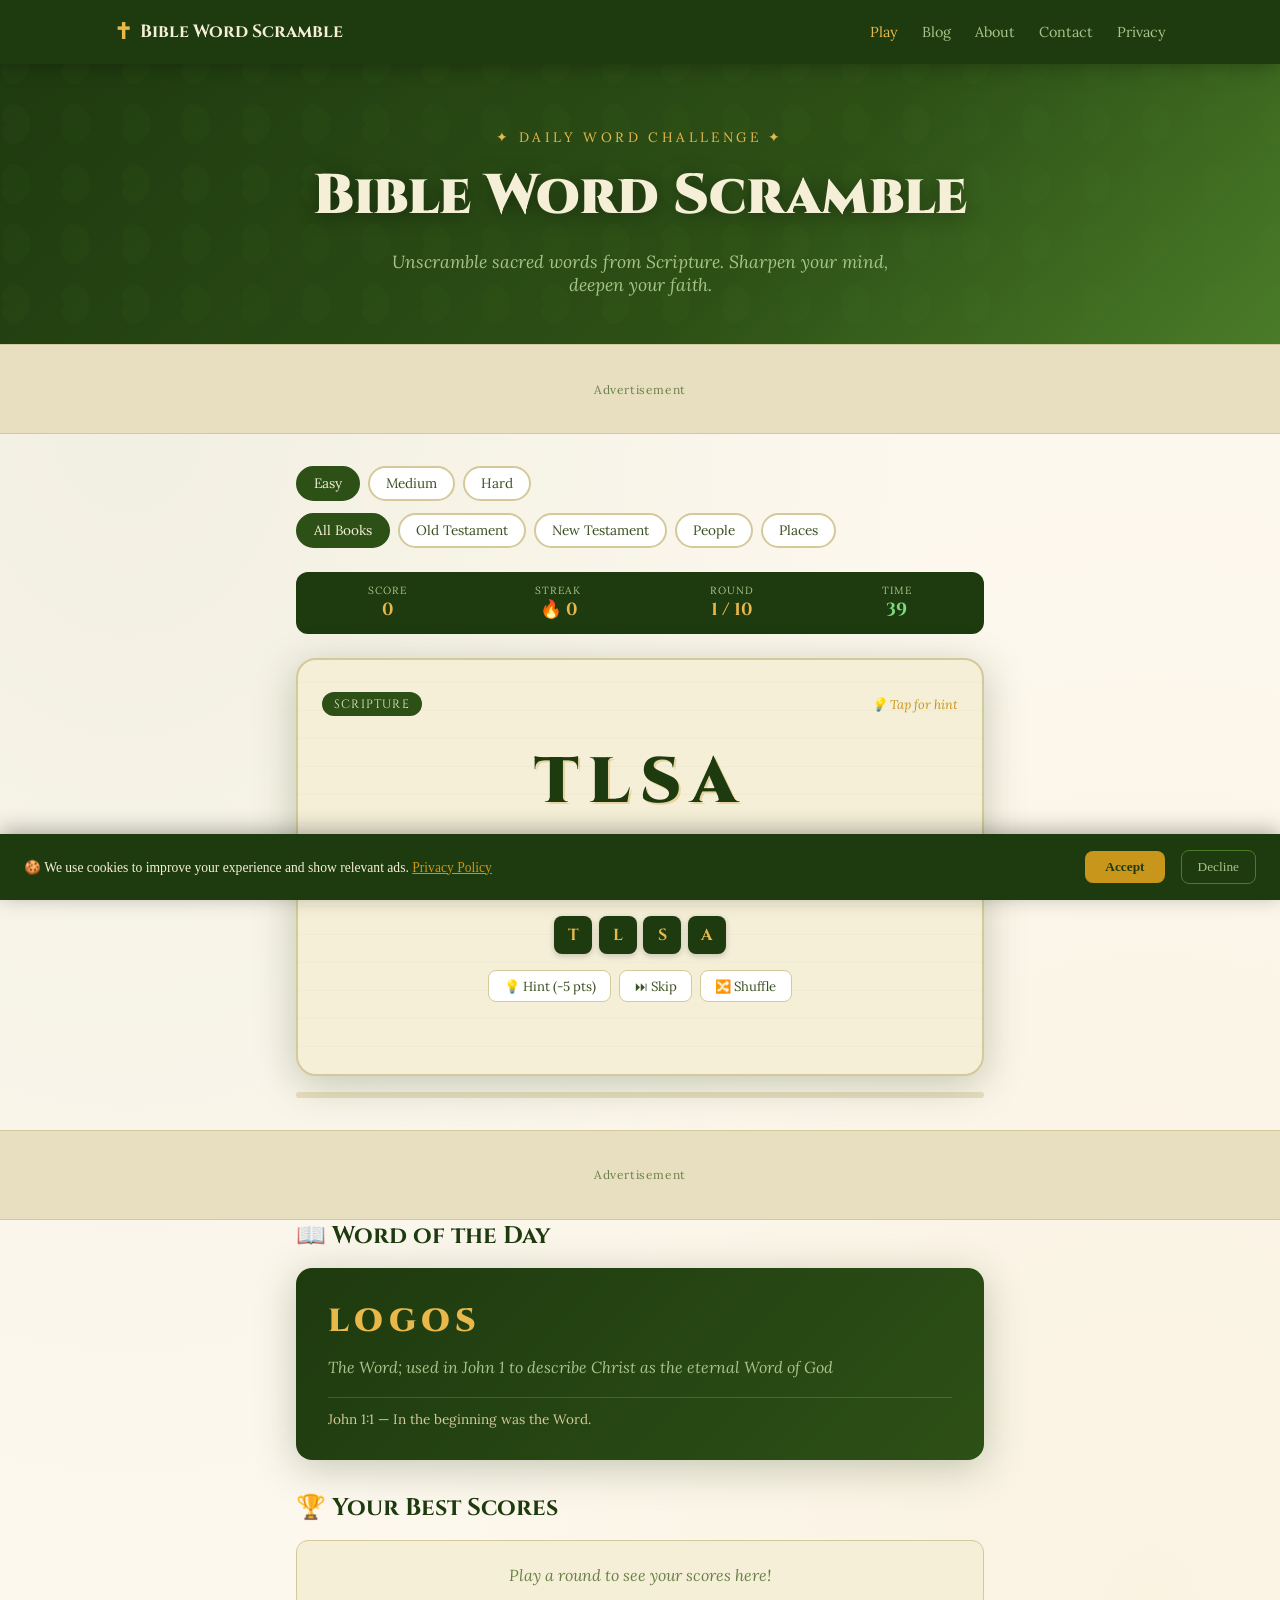
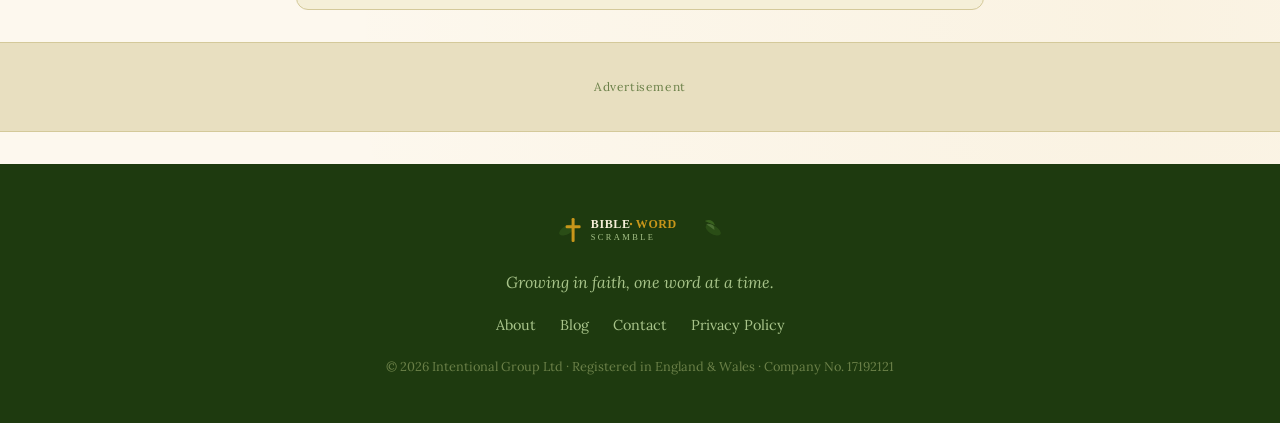
==== commit 315b2de0: "Pininterest Add" ====
--- a/index.html
+++ b/index.html
@@ -6,6 +6,7 @@
   <title>Bible Word Scramble – Fun Scripture Word Games</title>
   <meta name="description" content="Play Bible Word Scramble – a fun, free word game for all ages using scripture-inspired words. Test your Bible knowledge today!">
   <meta name="theme-color" content="#2d5016">
+<meta name="p:domain_verify" content="074bd843893d62a2d05fc05a2a49771c"/>
 <link rel="icon" type="image/svg+xml" href="icon.svg">
 <link rel="apple-touch-icon" href="icon.svg">
   <link rel="manifest" href="manifest.json">
--- a/style.css
+++ b/style.css
@@ -620,3 +620,67 @@
   .blog-grid { grid-template-columns: 1fr; }
 }
 .footer-legal { font-size: 0.75rem; color: var(--text-light); margin-top: 0.5rem; }
+
+/* ---- PERFECT SCORE ---- */
+@keyframes confettiFall {
+  0% { transform: translateY(-10px) rotate(0deg); opacity: 1; }
+  100% { transform: translateY(100vh) rotate(720deg); opacity: 0; }
+}
+
+.perfect-score {
+  background: linear-gradient(135deg, #1e3a0f 0%, #2d5016 50%, #1e3a0f 100%) !important;
+  border: 3px solid var(--gold) !important;
+  box-shadow: 0 0 40px rgba(200,150,26,0.5) !important;
+  animation: perfectGlow 2s ease-in-out infinite alternate;
+}
+
+@keyframes perfectGlow {
+  from { box-shadow: 0 0 20px rgba(200,150,26,0.3); }
+  to { box-shadow: 0 0 60px rgba(200,150,26,0.7); }
+}
+
+.perfect-score h2 {
+  color: var(--gold-light) !important;
+  font-size: 2rem !important;
+  animation: perfectPulse 1s ease-in-out infinite alternate;
+}
+
+@keyframes perfectPulse {
+  from { transform: scale(1); }
+  to { transform: scale(1.05); }
+}
+
+.perfect-score .end-icon {
+  font-size: 4rem !important;
+  animation: crownSpin 3s ease-in-out infinite;
+}
+
+@keyframes crownSpin {
+  0%,100% { transform: rotate(-10deg) scale(1); }
+  50% { transform: rotate(10deg) scale(1.2); }
+}
+
+.perfect-banner {
+  background: rgba(200,150,26,0.15);
+  border: 2px solid var(--gold);
+  border-radius: 12px;
+  padding: 1rem 1.5rem;
+  color: var(--gold-light);
+  font-family: 'Cinzel', serif;
+  font-size: 1.1rem;
+  font-weight: 700;
+  letter-spacing: 0.05em;
+  margin: 0.5rem 0 1.5rem;
+  line-height: 1.8;
+}
+
+.perfect-banner small {
+  color: var(--sage-light);
+  font-size: 0.85rem;
+  font-family: 'Lora', serif;
+  font-weight: 400;
+}
+
+.perfect-score .end-stats span {
+  color: var(--gold-light) !important;
+}
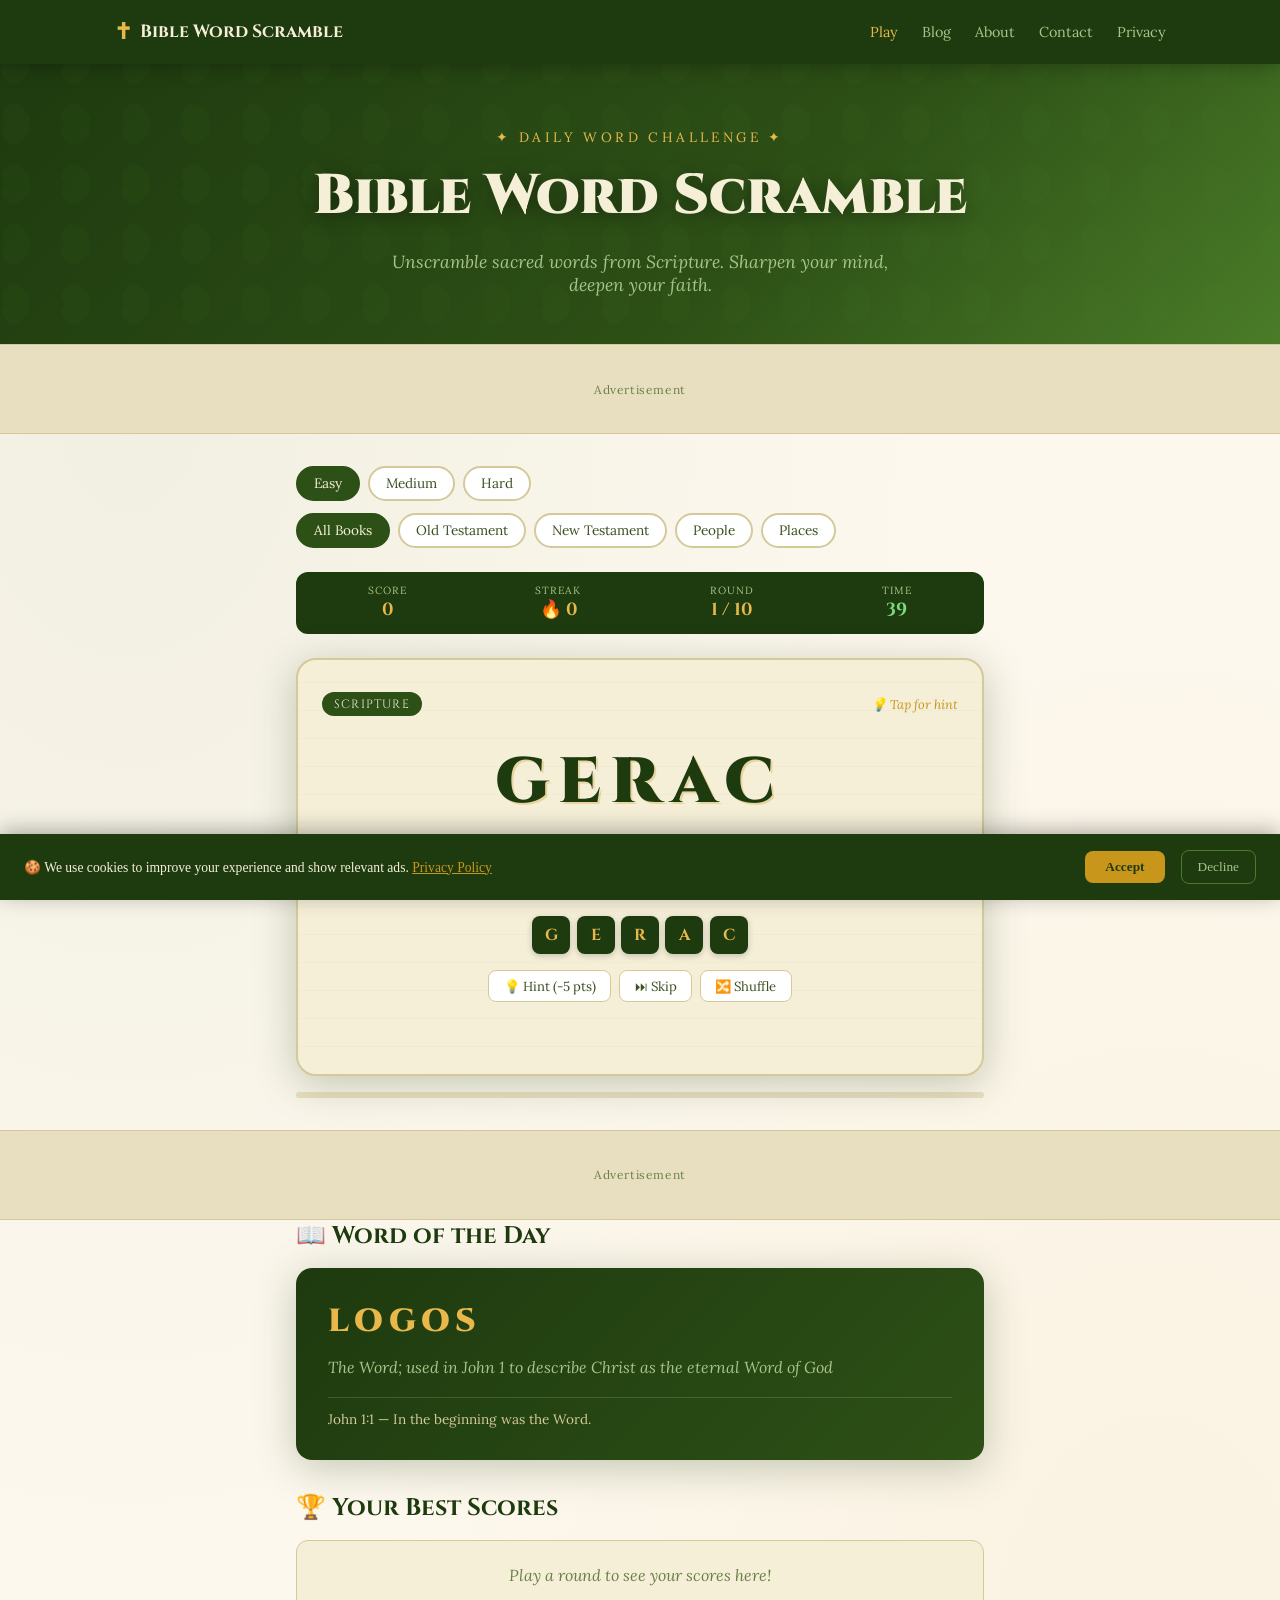
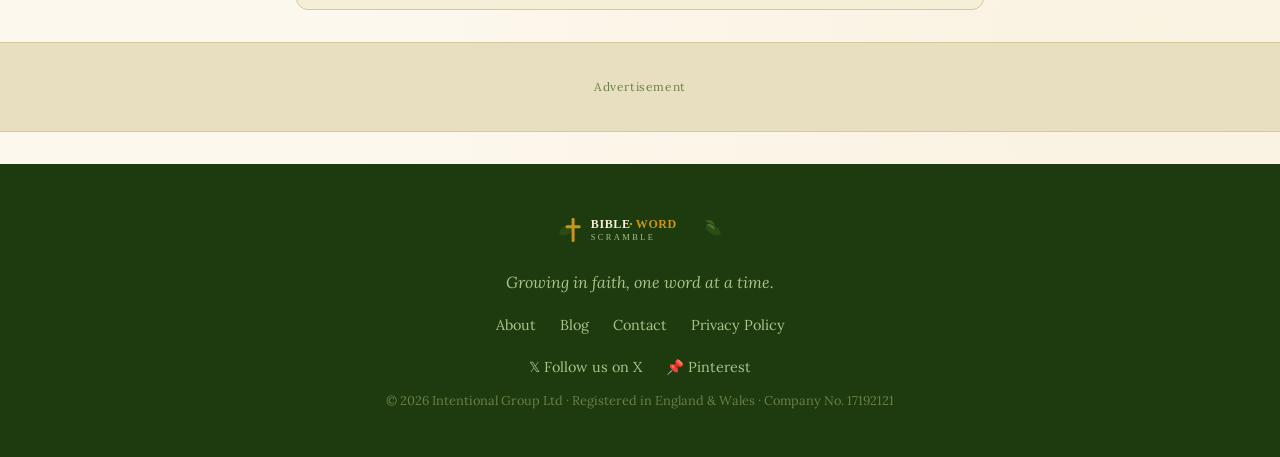
==== commit 4d5df4fa: "X and Pin Added" ====
--- a/index.html
+++ b/index.html
@@ -181,7 +181,11 @@
         <a href="contact.html">Contact</a>
         <a href="privacy.html">Privacy Policy</a>
       </div>
-      <p class="footer-copy">© 2026 Intentional Group Ltd · Registered in England &amp; Wales · Company No. 17192121</p>
+      <div class="social-links">
+  <a href="https://x.com/biblescramble" target="_blank" rel="noopener">𝕏 Follow us on X</a>
+  <a href="https://pinterest.com/biblewordscramble" target="_blank" rel="noopener">📌 Pinterest</a>
+</div>
+<p class="footer-copy">© 2026 Intentional Group Ltd · Registered in England &amp; Wales · Company No. 17192121</p>
     </div>
   </footer>
 
--- a/style.css
+++ b/style.css
@@ -684,3 +684,17 @@
 .perfect-score .end-stats span {
   color: var(--gold-light) !important;
 }
+.social-links {
+  display: flex;
+  gap: 1.5rem;
+  justify-content: center;
+  margin: 1rem 0;
+  flex-wrap: wrap;
+}
+.social-links a {
+  color: var(--sage-light);
+  text-decoration: none;
+  font-size: 0.9rem;
+  transition: color 0.2s;
+}
+.social-links a:hover { color: var(--gold-light); }
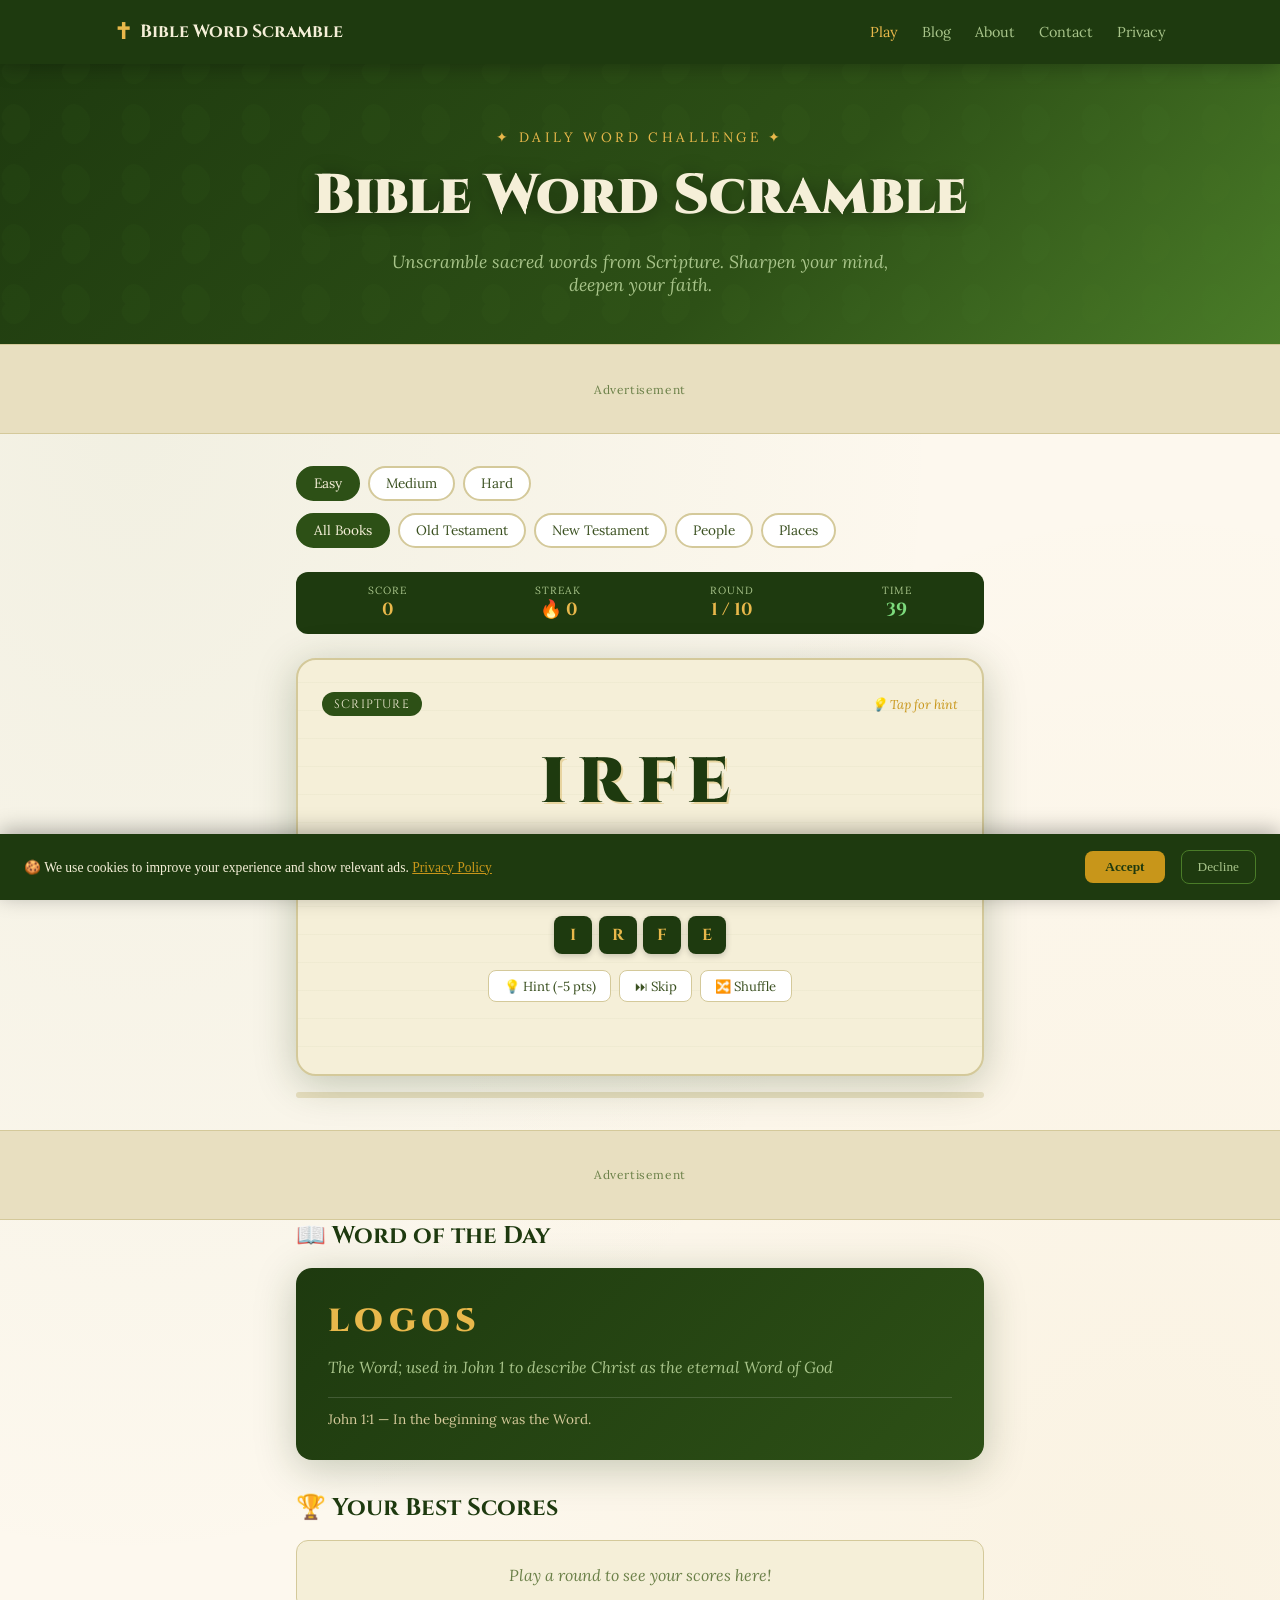
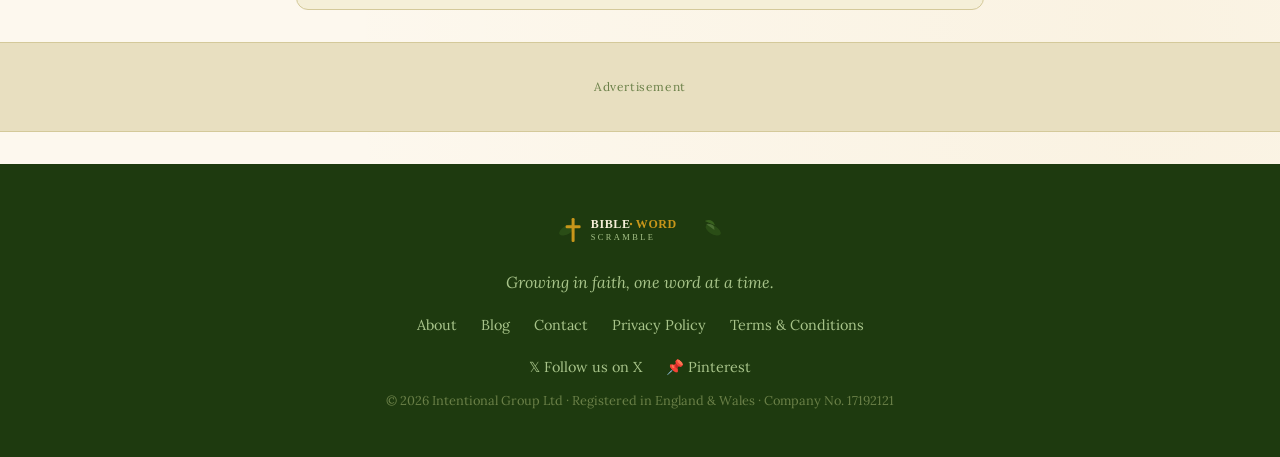
==== commit 09d9d8dc: "T&P and Pdf files" ====
--- a/index.html
+++ b/index.html
@@ -180,6 +180,7 @@
         <a href="blog.html">Blog</a>
         <a href="contact.html">Contact</a>
         <a href="privacy.html">Privacy Policy</a>
+        <a href="terms.html">Terms &amp; Conditions</a>
       </div>
       <div class="social-links">
   <a href="https://x.com/biblescramble" target="_blank" rel="noopener">𝕏 Follow us on X</a>
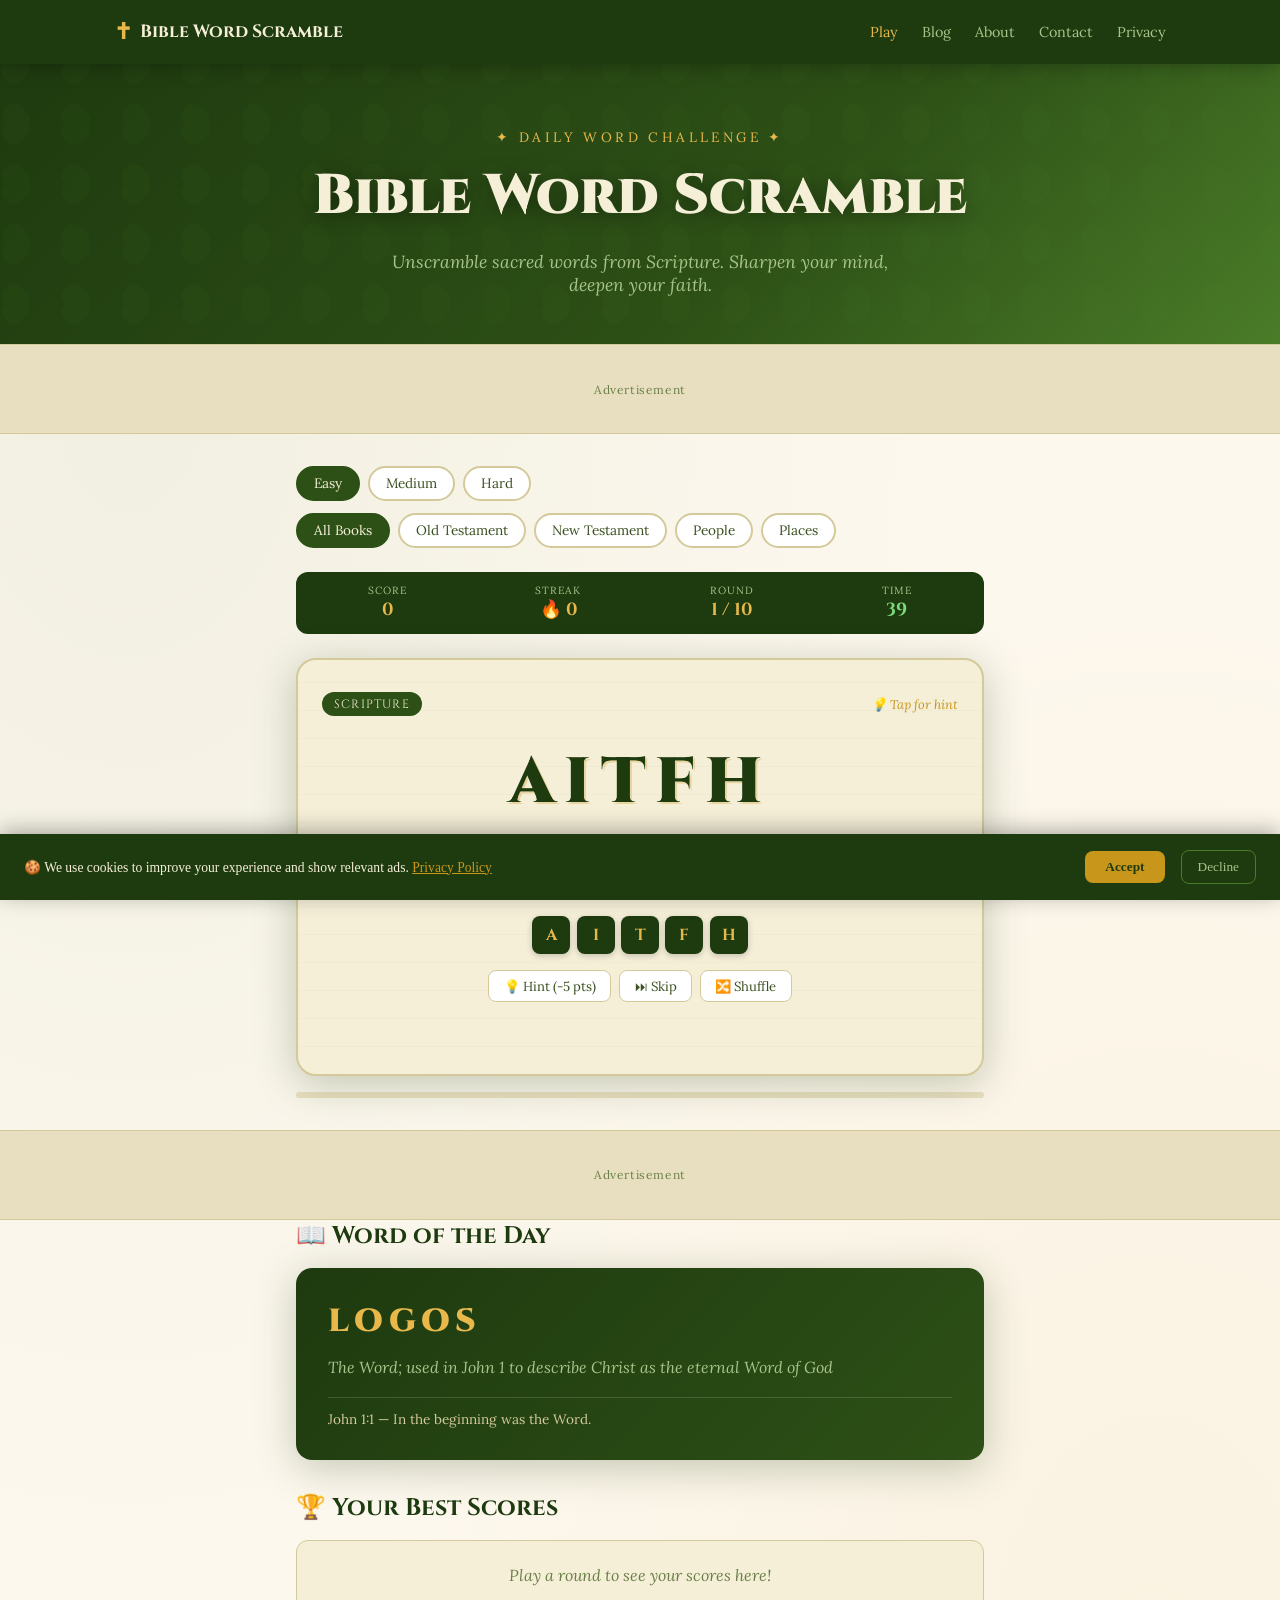
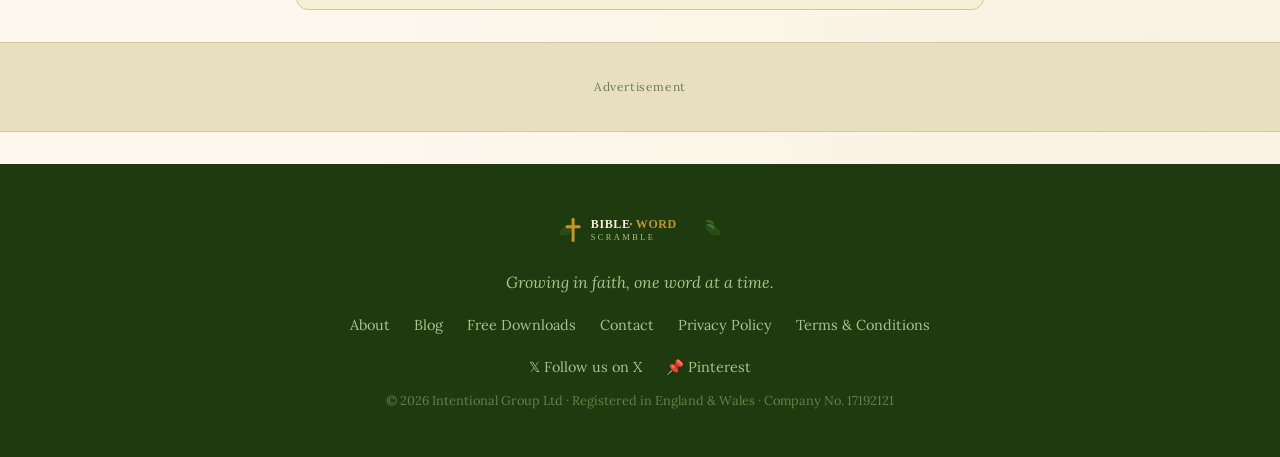
==== commit 710571a5: "Download footer" ====
--- a/index.html
+++ b/index.html
@@ -178,6 +178,7 @@
       <div class="footer-links">
         <a href="about.html">About</a>
         <a href="blog.html">Blog</a>
+        <a href="downloads.html">Free Downloads</a>
         <a href="contact.html">Contact</a>
         <a href="privacy.html">Privacy Policy</a>
         <a href="terms.html">Terms &amp; Conditions</a>
